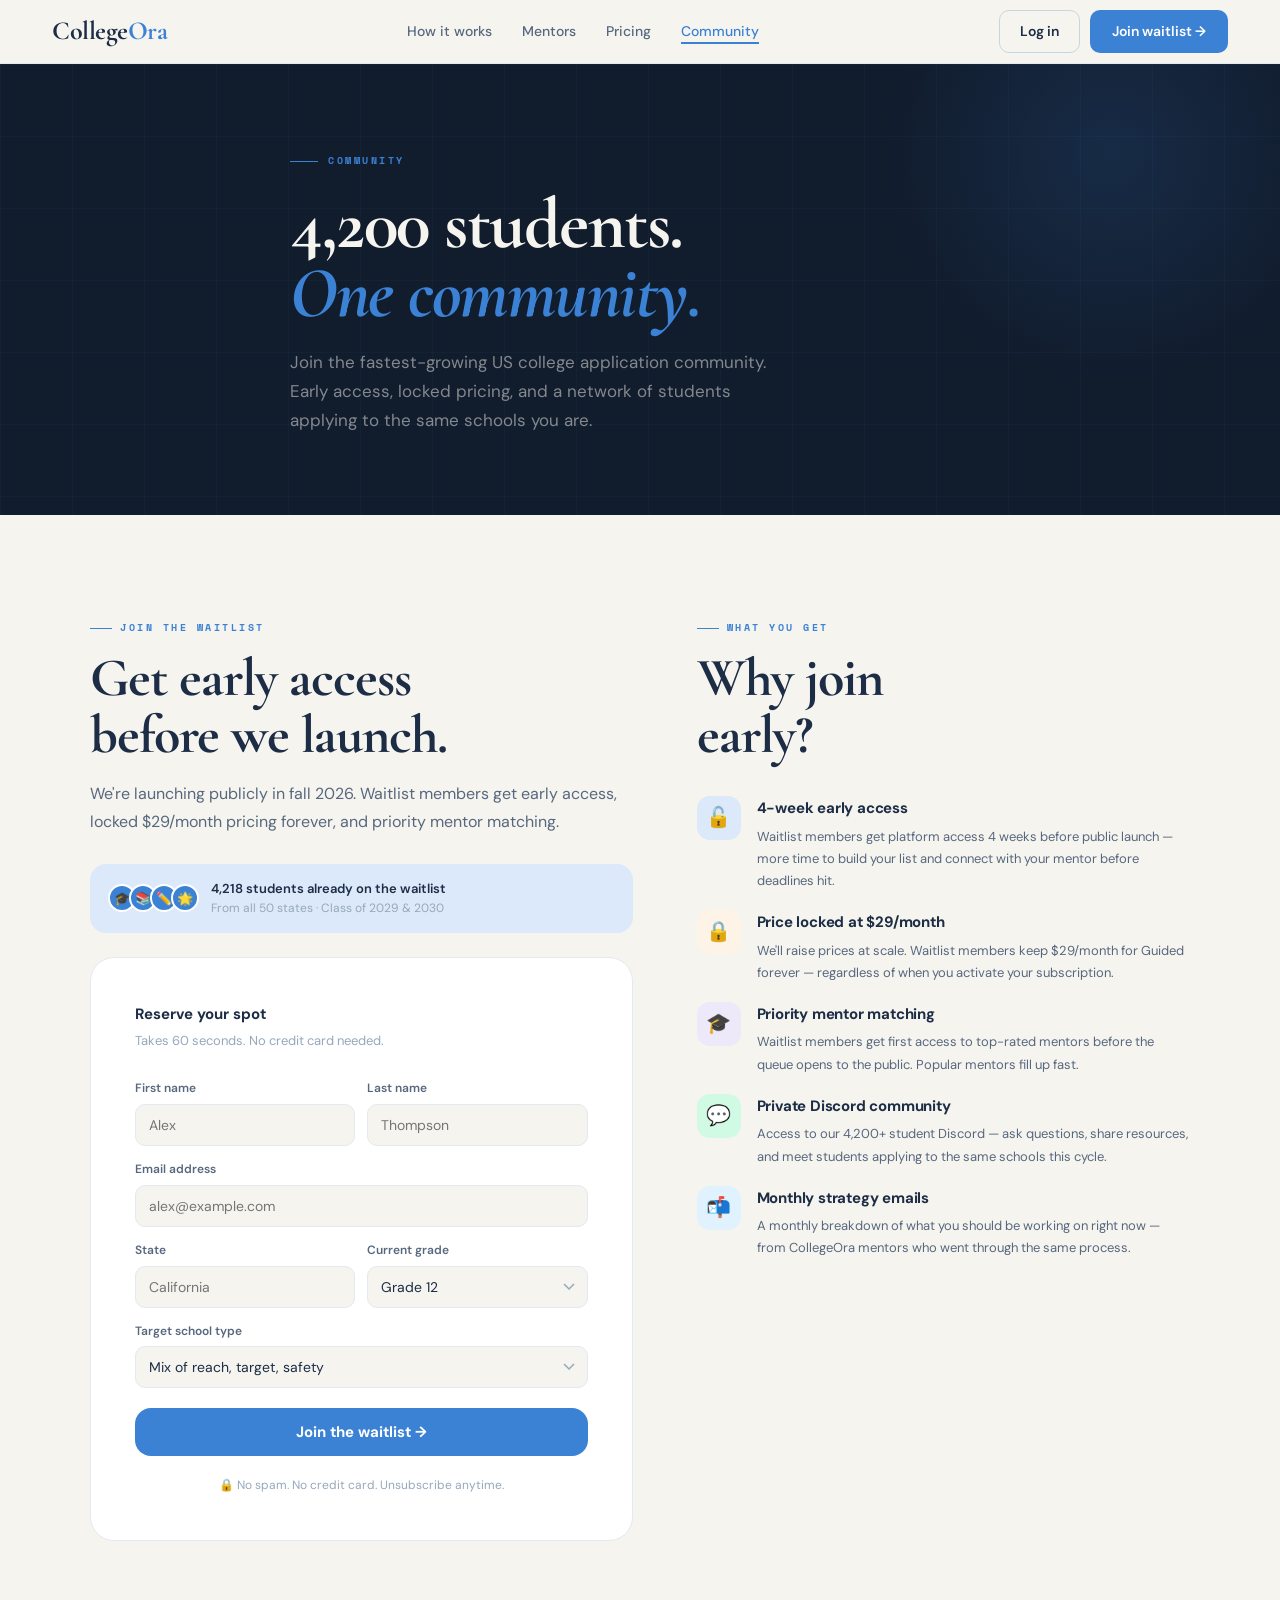
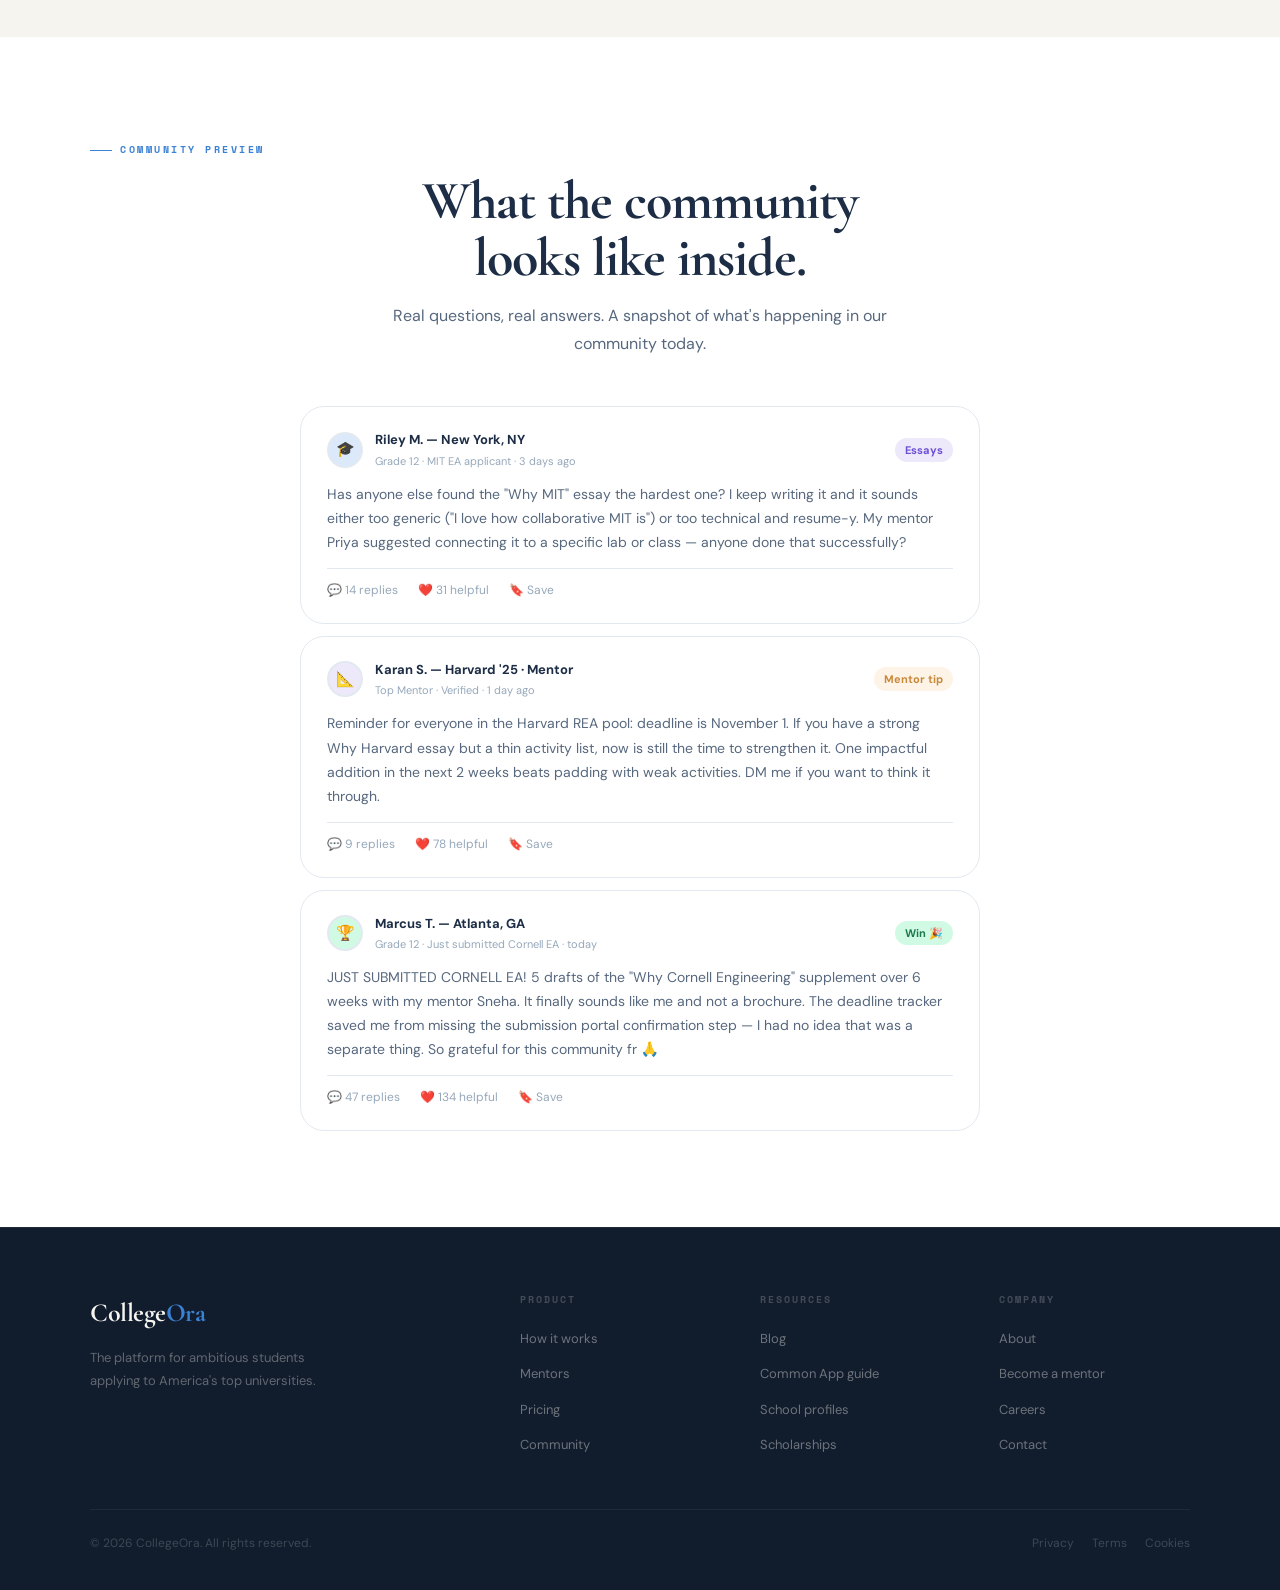
==== community.html @ d1d8902a "Initial CollegeOra landing pages" ====
<!DOCTYPE html><html lang="en"><head><meta charset="UTF-8"><meta name="viewport" content="width=device-width,initial-scale=1.0"><title>Community — CollegeOra</title><link rel="stylesheet" href="shared.css"><style>
.wl-form{display:flex;flex-direction:column;gap:14px;margin-top:28px;}
.form-row{display:grid;grid-template-columns:1fr 1fr;gap:12px;}
.form-group{display:flex;flex-direction:column;gap:5px;}
.form-label{font-size:12px;font-weight:600;color:var(--text-2);}
.form-input{font-family:'DM Sans',sans-serif;font-size:14px;padding:11px 13px;border-radius:var(--r);border:1.5px solid var(--border);background:var(--cream);color:var(--text);outline:none;transition:border .15s;}
.form-input:focus{border-color:var(--cobalt);background:var(--white);}
.form-select{appearance:none;background-image:url("data:image/svg+xml,%3Csvg xmlns='http://www.w3.org/2000/svg' width='12' height='8' viewBox='0 0 12 8'%3E%3Cpath d='M1 1l5 5 5-5' stroke='%2396A8BA' stroke-width='1.5' fill='none'/%3E%3C/svg%3E");background-repeat:no-repeat;background-position:right 12px center;}
.btn-submit{font-family:'DM Sans',sans-serif;font-size:15px;font-weight:700;padding:14px 28px;border-radius:var(--r-lg);border:none;background:var(--cobalt);color:var(--white);cursor:pointer;transition:all .2s;display:flex;align-items:center;justify-content:center;gap:7px;margin-top:6px;}
.btn-submit:hover{background:#2d6cbf;transform:translateY(-2px);box-shadow:0 8px 24px rgba(59,130,212,.35);}
.waitlist-card{background:var(--white);border:1px solid var(--border);border-radius:var(--r-xl);padding:44px;}
.success-state{display:none;text-align:center;padding:44px 28px;}
.success-icon{font-size:48px;margin-bottom:16px;}
.success-state h3{font-family:'Cormorant Garamond',serif;font-size:30px;font-weight:700;color:var(--navy);margin-bottom:10px;}
.success-state p{font-size:14px;color:var(--text-2);line-height:1.75;}
.community-benefits{display:flex;flex-direction:column;gap:18px;}
.cb{display:flex;gap:16px;align-items:flex-start;}
.cb-ico{width:44px;height:44px;border-radius:13px;display:flex;align-items:center;justify-content:center;font-size:20px;flex-shrink:0;}
.cb h3{font-size:15px;font-weight:700;letter-spacing:-.2px;margin-bottom:5px;}
.cb p{font-size:13px;color:var(--text-2);line-height:1.7;}
.feed-preview{display:flex;flex-direction:column;gap:12px;max-width:680px;margin:0 auto;}
.feed-post{background:var(--white);border:1px solid var(--border);border-radius:var(--r-xl);padding:22px 26px;transition:all .2s;}
.feed-post:hover{box-shadow:0 6px 24px rgba(28,45,69,.07);}
.fp-head{display:flex;align-items:center;gap:12px;margin-bottom:12px;}
.fp-av{width:36px;height:36px;border-radius:50%;display:flex;align-items:center;justify-content:center;font-size:15px;border:2px solid var(--border);}
.fp-name{font-size:13px;font-weight:700;}.fp-meta{font-size:11px;color:var(--text-3);margin-top:1px;}
.fp-body{font-size:14px;color:var(--text-2);line-height:1.72;}
.fp-footer{display:flex;gap:20px;margin-top:14px;padding-top:12px;border-top:1px solid var(--border);}
.fp-action{font-size:12px;color:var(--text-3);display:flex;align-items:center;gap:5px;cursor:pointer;transition:color .15s;}
.fp-action:hover{color:var(--cobalt);}
.wl-count{display:flex;align-items:center;gap:12px;margin-top:28px;padding:14px 18px;background:var(--cobalt-lt);border-radius:var(--r-lg);}
.wl-avatars{display:flex;}
.wl-av{width:28px;height:28px;border-radius:50%;border:2px solid var(--white);margin-left:-7px;font-size:13px;display:flex;align-items:center;justify-content:center;background:var(--cobalt);}
.wl-av:first-child{margin-left:0;}
</style></head><body>
<nav><a class="nav-logo" href="index.html">College<span class="dot">Ora</span></a><ul class="nav-links"><li><a href="how-it-works.html">How it works</a></li><li><a href="mentors.html">Mentors</a></li><li><a href="pricing.html">Pricing</a></li><li><a href="community.html" class="active">Community</a></li></ul><div class="nav-actions"><a class="btn-ghost" href="login.html">Log in</a><a class="btn-primary" href="#join">Join waitlist →</a></div></nav>
<div class="page-hero"><div class="bg-grid"></div><div class="orb"></div><div class="page-hero-content wrap"><div class="page-eyebrow fade-up d1">Community</div><h1 class="fade-up d2">4,200 students.<br><em>One community.</em></h1><p class="fade-up d3">Join the fastest-growing US college application community. Early access, locked pricing, and a network of students applying to the same schools you are.</p></div></div>
<section id="join" style="background:var(--cream)"><div class="wrap"><div style="display:grid;grid-template-columns:1.1fr 1fr;gap:64px;align-items:flex-start">
<div>
  <div class="eyebrow">Join the Waitlist</div>
  <h2 class="section-title">Get early access<br>before we launch.</h2>
  <p class="section-desc" style="margin-bottom:0">We're launching publicly in fall 2026. Waitlist members get early access, locked $29/month pricing forever, and priority mentor matching.</p>
  <div class="wl-count"><div class="wl-avatars"><div class="wl-av">🎓</div><div class="wl-av">📚</div><div class="wl-av">✏️</div><div class="wl-av">🌟</div></div><div><div style="font-size:13px;font-weight:600;color:var(--navy)">4,218 students already on the waitlist</div><div style="font-size:12px;color:var(--text-3)">From all 50 states · Class of 2029 &amp; 2030</div></div></div>
  <div class="waitlist-card" style="margin-top:24px" id="form-card">
    <div style="font-size:15px;font-weight:700;color:var(--navy);margin-bottom:3px">Reserve your spot</div>
    <div style="font-size:13px;color:var(--text-3)">Takes 60 seconds. No credit card needed.</div>
    <div class="wl-form" id="waitlist-form">
      <div class="form-row"><div class="form-group"><label class="form-label">First name</label><input class="form-input" type="text" placeholder="Alex"></div><div class="form-group"><label class="form-label">Last name</label><input class="form-input" type="text" placeholder="Thompson"></div></div>
      <div class="form-group"><label class="form-label">Email address</label><input class="form-input" type="email" placeholder="alex@example.com"></div>
      <div class="form-row">
        <div class="form-group"><label class="form-label">State</label><input class="form-input" type="text" placeholder="California"></div>
        <div class="form-group"><label class="form-label">Current grade</label><select class="form-input form-select"><option>Grade 9</option><option>Grade 10</option><option>Grade 11</option><option selected>Grade 12</option><option>Gap year</option></select></div>
      </div>
      <div class="form-group"><label class="form-label">Target school type</label><select class="form-input form-select"><option>Ivy League / T10</option><option>T25 / LACs</option><option selected>Mix of reach, target, safety</option><option>State flagships + selective</option></select></div>
      <button class="btn-submit" onclick="submitWaitlist()">Join the waitlist →</button>
      <p style="font-size:12px;color:var(--text-3);text-align:center;margin-top:6px">🔒 No spam. No credit card. Unsubscribe anytime.</p>
    </div>
    <div class="success-state" id="success-state"><div class="success-icon">🎉</div><h3>You're on the list!</h3><p>We'll email you at launch with early access and your locked-in $29/month pricing. You're <strong>#4,219</strong> in line.</p></div>
  </div>
</div>
<div>
  <div class="eyebrow">What you get</div>
  <h2 class="section-title" style="margin-bottom:32px">Why join<br>early?</h2>
  <div class="community-benefits">
    <div class="cb"><div class="cb-ico" style="background:var(--cobalt-lt)">🔓</div><div><h3>4-week early access</h3><p>Waitlist members get platform access 4 weeks before public launch — more time to build your list and connect with your mentor before deadlines hit.</p></div></div>
    <div class="cb"><div class="cb-ico" style="background:var(--gold-lt)">🔒</div><div><h3>Price locked at $29/month</h3><p>We'll raise prices at scale. Waitlist members keep $29/month for Guided forever — regardless of when you activate your subscription.</p></div></div>
    <div class="cb"><div class="cb-ico" style="background:var(--purple-lt)">🎓</div><div><h3>Priority mentor matching</h3><p>Waitlist members get first access to top-rated mentors before the queue opens to the public. Popular mentors fill up fast.</p></div></div>
    <div class="cb"><div class="cb-ico" style="background:var(--green-lt)">💬</div><div><h3>Private Discord community</h3><p>Access to our 4,200+ student Discord — ask questions, share resources, and meet students applying to the same schools this cycle.</p></div></div>
    <div class="cb"><div class="cb-ico" style="background:var(--teal-lt)">📬</div><div><h3>Monthly strategy emails</h3><p>A monthly breakdown of what you should be working on right now — from CollegeOra mentors who went through the same process.</p></div></div>
  </div>
</div>
</div></div></section>
<section style="background:var(--white)"><div class="wrap">
<div class="eyebrow">Community Preview</div>
<h2 class="section-title" style="text-align:center">What the community<br>looks like inside.</h2>
<p class="section-desc" style="margin:0 auto 48px;text-align:center">Real questions, real answers. A snapshot of what's happening in our community today.</p>
<div class="feed-preview">
  <div class="feed-post"><div class="fp-head"><div class="fp-av" style="background:#DBE9FA">🎓</div><div><div class="fp-name">Riley M. — New York, NY</div><div class="fp-meta">Grade 12 · MIT EA applicant · 3 days ago</div></div><span class="badge badge-pu" style="margin-left:auto">Essays</span></div><div class="fp-body">Has anyone else found the "Why MIT" essay the hardest one? I keep writing it and it sounds either too generic ("I love how collaborative MIT is") or too technical and resume-y. My mentor Priya suggested connecting it to a specific lab or class — anyone done that successfully?</div><div class="fp-footer"><div class="fp-action">💬 14 replies</div><div class="fp-action">❤️ 31 helpful</div><div class="fp-action">🔖 Save</div></div></div>
  <div class="feed-post"><div class="fp-head"><div class="fp-av" style="background:#EDE8FA">📐</div><div><div class="fp-name">Karan S. — Harvard '25 · Mentor</div><div class="fp-meta">Top Mentor · Verified · 1 day ago</div></div><span class="badge badge-go" style="margin-left:auto">Mentor tip</span></div><div class="fp-body">Reminder for everyone in the Harvard REA pool: deadline is November 1. If you have a strong Why Harvard essay but a thin activity list, now is still the time to strengthen it. One impactful addition in the next 2 weeks beats padding with weak activities. DM me if you want to think it through.</div><div class="fp-footer"><div class="fp-action">💬 9 replies</div><div class="fp-action">❤️ 78 helpful</div><div class="fp-action">🔖 Save</div></div></div>
  <div class="feed-post"><div class="fp-head"><div class="fp-av" style="background:#D1FAE5">🏆</div><div><div class="fp-name">Marcus T. — Atlanta, GA</div><div class="fp-meta">Grade 12 · Just submitted Cornell EA · today</div></div><span class="badge badge-gr" style="margin-left:auto">Win 🎉</span></div><div class="fp-body">JUST SUBMITTED CORNELL EA! 5 drafts of the "Why Cornell Engineering" supplement over 6 weeks with my mentor Sneha. It finally sounds like me and not a brochure. The deadline tracker saved me from missing the submission portal confirmation step — I had no idea that was a separate thing. So grateful for this community fr 🙏</div><div class="fp-footer"><div class="fp-action">💬 47 replies</div><div class="fp-action">❤️ 134 helpful</div><div class="fp-action">🔖 Save</div></div></div>
</div>
</div></section>
<footer><div class="wrap"><div class="footer-top"><div class="footer-brand"><div class="footer-logo">College<span>Ora</span></div><p>The platform for ambitious students applying to America's top universities.</p></div><div class="footer-col"><h4>Product</h4><ul><li><a href="how-it-works.html">How it works</a></li><li><a href="mentors.html">Mentors</a></li><li><a href="pricing.html">Pricing</a></li><li><a href="community.html">Community</a></li></ul></div><div class="footer-col"><h4>Resources</h4><ul><li><a href="#">Blog</a></li><li><a href="#">Common App guide</a></li><li><a href="#">School profiles</a></li><li><a href="#">Scholarships</a></li></ul></div><div class="footer-col"><h4>Company</h4><ul><li><a href="#">About</a></li><li><a href="#">Become a mentor</a></li><li><a href="#">Careers</a></li><li><a href="#">Contact</a></li></ul></div></div><div class="footer-bottom"><div class="footer-copy">© 2026 CollegeOra. All rights reserved.</div><div class="footer-legal"><a href="#">Privacy</a><a href="#">Terms</a><a href="#">Cookies</a></div></div></div></footer>
<script>function submitWaitlist(){document.getElementById('waitlist-form').style.display='none';document.getElementById('success-state').style.display='block';}</script>
</body></html>
---- shared.css ----
@import url('https://fonts.googleapis.com/css2?family=DM+Sans:ital,opsz,wght@0,9..40,300;0,9..40,400;0,9..40,500;0,9..40,600;0,9..40,700&family=Space+Mono:wght@400;700&family=Cormorant+Garamond:ital,wght@0,600;0,700;1,600;1,700&display=swap');

:root {
  --navy:      #1C2D45; --navy-deep: #111C2D; --navy-mid: #243B5A;
  --cobalt:    #3B82D4; --cobalt-lt: #DBE9FA; --cobalt-md: #6A8DB0;
  --gold:      #C9893A; --gold-lt:   #FDF3E7;
  --cream:     #F6F4EF; --white: #FFFFFF;
  --text:      #1C2D45; --text-2: #57687E; --text-3: #96A8BA;
  --border:    #E3E9F0; --border-2: #C8D4E0;
  --green:     #1A7A4A; --green-lt: #D1FAE5;
  --amber:     #B35208; --amber-lt: #FEF0DC;
  --red:       #C13333; --red-lt: #FEE2E2;
  --purple:    #6C4FD4; --purple-lt: #EDE8FA;
  --teal:      #0E7490; --teal-lt: #E0F2FE;
  --r: 10px; --r-lg: 16px; --r-xl: 24px;
}

*,*::before,*::after{box-sizing:border-box;margin:0;padding:0;}
html{scroll-behavior:smooth;}
body{font-family:'DM Sans',sans-serif;background:var(--cream);color:var(--text);line-height:1.65;overflow-x:hidden;}

/* NAV */
nav{position:sticky;top:0;z-index:500;background:rgba(246,244,239,0.93);backdrop-filter:blur(16px);border-bottom:1px solid var(--border);padding:0 52px;display:flex;align-items:center;justify-content:space-between;height:64px;}
.nav-logo{font-family:'Cormorant Garamond',serif;font-size:26px;font-weight:700;letter-spacing:-.5px;color:var(--navy);text-decoration:none;}
.nav-logo .dot{color:var(--cobalt);}
.nav-links{display:flex;gap:30px;list-style:none;align-items:center;}
.nav-links a{font-size:14px;font-weight:500;color:var(--text-2);text-decoration:none;padding-bottom:2px;border-bottom:2px solid transparent;transition:all .15s;}
.nav-links a:hover,.nav-links a.active{color:var(--cobalt);border-color:var(--cobalt);}
.nav-actions{display:flex;gap:10px;}
.btn-ghost{font-size:14px;font-weight:600;padding:9px 20px;border-radius:var(--r);border:1.5px solid var(--border-2);background:transparent;color:var(--navy);cursor:pointer;text-decoration:none;transition:all .15s;display:inline-flex;align-items:center;}
.btn-ghost:hover{border-color:var(--cobalt);color:var(--cobalt);}
.btn-primary{font-size:14px;font-weight:600;padding:9px 22px;border-radius:var(--r);border:none;background:var(--cobalt);color:var(--white);cursor:pointer;text-decoration:none;display:inline-flex;align-items:center;gap:6px;transition:all .15s;}
.btn-primary:hover{background:#2d6cbf;transform:translateY(-1px);box-shadow:0 4px 16px rgba(59,130,212,.28);}

/* SECTIONS */
section{padding:96px 52px;}
.wrap{max-width:1100px;margin:0 auto;}
.eyebrow{font-family:'Space Mono',monospace;font-size:10px;font-weight:700;letter-spacing:2.5px;text-transform:uppercase;color:var(--cobalt);display:inline-flex;align-items:center;gap:8px;margin-bottom:14px;}
.eyebrow::before{content:'';width:22px;height:1px;background:var(--cobalt);}
h2.section-title{font-family:'Cormorant Garamond',serif;font-size:clamp(36px,5vw,54px);font-weight:700;letter-spacing:-1px;line-height:1.05;color:var(--navy);margin-bottom:16px;}
.section-desc{font-size:16px;color:var(--text-2);max-width:560px;line-height:1.75;margin-bottom:56px;}

/* PAGE HERO */
.page-hero{background:var(--navy-deep);padding:80px 52px;position:relative;overflow:hidden;}
.page-hero .bg-grid{position:absolute;inset:0;background-image:linear-gradient(rgba(59,130,212,.05) 1px,transparent 1px),linear-gradient(90deg,rgba(59,130,212,.05) 1px,transparent 1px);background-size:72px 72px;}
.page-hero .orb{position:absolute;top:-160px;right:-80px;width:500px;height:500px;background:radial-gradient(circle,rgba(59,130,212,.15) 0%,transparent 65%);}
.page-hero-content{position:relative;z-index:2;max-width:700px;}
.page-eyebrow{font-family:'Space Mono',monospace;font-size:10px;font-weight:700;letter-spacing:2.5px;text-transform:uppercase;color:var(--cobalt);margin-bottom:20px;display:inline-flex;align-items:center;gap:10px;}
.page-eyebrow::before{content:'';width:28px;height:1px;background:var(--cobalt);}
.page-hero h1{font-family:'Cormorant Garamond',serif;font-size:clamp(40px,6vw,72px);font-weight:700;letter-spacing:-1.5px;line-height:.96;color:var(--cream);margin-bottom:20px;}
.page-hero h1 em{font-style:italic;color:var(--cobalt);}
.page-hero p{font-size:17px;color:rgba(246,244,239,.5);max-width:480px;line-height:1.7;}

/* BADGES */
.badge{display:inline-flex;align-items:center;gap:4px;font-size:11px;font-weight:700;padding:3px 10px;border-radius:20px;}
.badge-co{background:var(--cobalt-lt);color:var(--cobalt);}
.badge-go{background:var(--gold-lt);color:var(--gold);}
.badge-gr{background:var(--green-lt);color:var(--green);}
.badge-pu{background:var(--purple-lt);color:var(--purple);}
.badge-te{background:var(--teal-lt);color:var(--teal);}
.badge-am{background:var(--amber-lt);color:var(--amber);}
.badge-re{background:var(--red-lt);color:var(--red);}

/* BROWSER FRAME for app screenshots */
.browser-frame{background:#1a1a2e;border-radius:14px;overflow:hidden;box-shadow:0 32px 80px rgba(0,0,0,.4),0 0 0 1px rgba(255,255,255,.07);}
.browser-bar{background:#252535;padding:10px 16px;display:flex;align-items:center;gap:12px;border-bottom:1px solid rgba(255,255,255,.06);}
.browser-dots{display:flex;gap:6px;}
.browser-dot{width:10px;height:10px;border-radius:50%;}
.bd-r{background:#FF5F57;}.bd-y{background:#FEBC2E;}.bd-g{background:#28C840;}
.browser-url{flex:1;background:rgba(255,255,255,.07);border-radius:6px;padding:5px 12px;font-family:'Space Mono',monospace;font-size:11px;color:rgba(255,255,255,.38);max-width:340px;}

/* APP SIDEBAR */
.app-shell{display:flex;min-height:380px;}
.app-sidebar{width:210px;background:var(--navy-deep);padding:18px 14px;display:flex;flex-direction:column;gap:2px;flex-shrink:0;}
.app-sidebar-logo{font-family:'Cormorant Garamond',serif;font-size:17px;font-weight:700;color:var(--cream);margin-bottom:18px;padding:0 6px;}
.app-sidebar-logo span{color:var(--cobalt);}
.app-nav-section{font-family:'Space Mono',monospace;font-size:9px;font-weight:700;letter-spacing:1.5px;text-transform:uppercase;color:rgba(246,244,239,.18);padding:12px 8px 5px;}
.app-nav-item{display:flex;align-items:center;gap:9px;padding:7px 9px;border-radius:7px;font-size:12px;font-weight:500;color:rgba(246,244,239,.45);cursor:pointer;}
.app-nav-item.active{background:rgba(59,130,212,.2);color:var(--cobalt);}
.app-nav-icon{font-size:13px;width:16px;text-align:center;}
.app-main{flex:1;overflow:hidden;display:flex;flex-direction:column;}
.app-topbar{background:var(--white);border-bottom:1px solid var(--border);padding:11px 20px;display:flex;align-items:center;justify-content:space-between;flex-shrink:0;}
.app-topbar-title{font-size:14px;font-weight:700;color:var(--navy);}
.app-content{padding:16px 20px;background:var(--cream);flex:1;overflow:hidden;}

/* FOOTER */
footer{background:var(--navy-deep);padding:64px 52px 36px;border-top:1px solid rgba(255,255,255,.06);}
.footer-top{display:grid;grid-template-columns:2fr 1fr 1fr 1fr;gap:48px;margin-bottom:52px;}
.footer-logo{font-family:'Cormorant Garamond',serif;font-size:26px;font-weight:700;color:var(--cream);letter-spacing:-.5px;margin-bottom:12px;}
.footer-logo span{color:var(--cobalt);}
.footer-brand p{font-size:13px;color:rgba(246,244,239,.35);line-height:1.75;max-width:260px;}
.footer-col h4{font-family:'Space Mono',monospace;font-size:10px;font-weight:700;letter-spacing:2px;text-transform:uppercase;color:rgba(246,244,239,.22);margin-bottom:16px;}
.footer-col ul{list-style:none;display:flex;flex-direction:column;gap:9px;}
.footer-col ul a{font-size:13px;color:rgba(246,244,239,.4);text-decoration:none;transition:color .15s;}
.footer-col ul a:hover{color:var(--cobalt);}
.footer-bottom{display:flex;align-items:center;justify-content:space-between;padding-top:24px;border-top:1px solid rgba(255,255,255,.06);}
.footer-copy{font-size:12px;color:rgba(246,244,239,.2);}
.footer-legal{display:flex;gap:18px;}
.footer-legal a{font-size:12px;color:rgba(246,244,239,.2);text-decoration:none;}
.footer-legal a:hover{color:rgba(246,244,239,.5);}

@keyframes fadeUp{from{opacity:0;transform:translateY(18px);}to{opacity:1;transform:translateY(0);}}
.fade-up{opacity:0;animation:fadeUp .55s ease forwards;}
.d1{animation-delay:.08s}.d2{animation-delay:.18s}.d3{animation-delay:.28s}.d4{animation-delay:.38s}.d5{animation-delay:.48s}

@media(max-width:900px){
  nav{padding:0 20px;} .nav-links{display:none;}
  section{padding:64px 20px;} .page-hero{padding:60px 20px;}
  footer{padding:48px 20px 28px;} .footer-top{grid-template-columns:1fr 1fr;}
  .app-sidebar{display:none;} .browser-frame{border-radius:10px;}
}
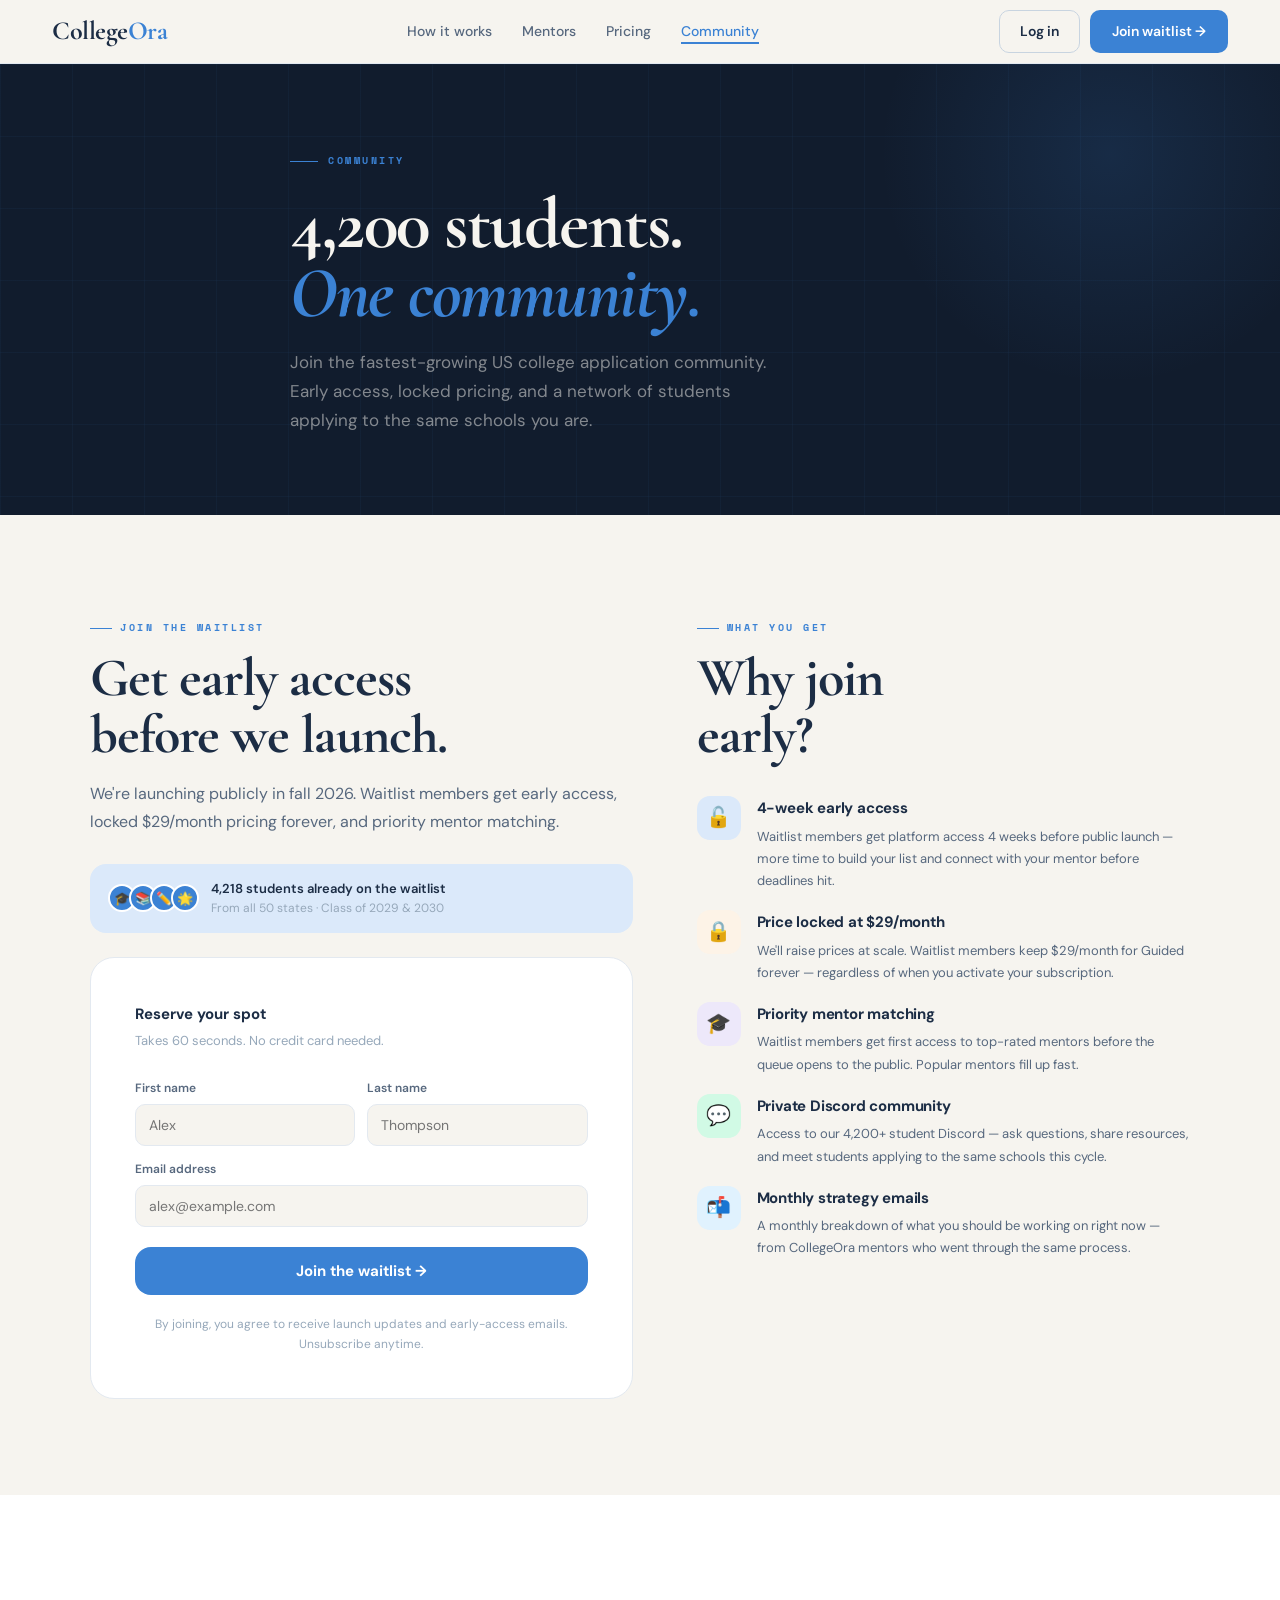
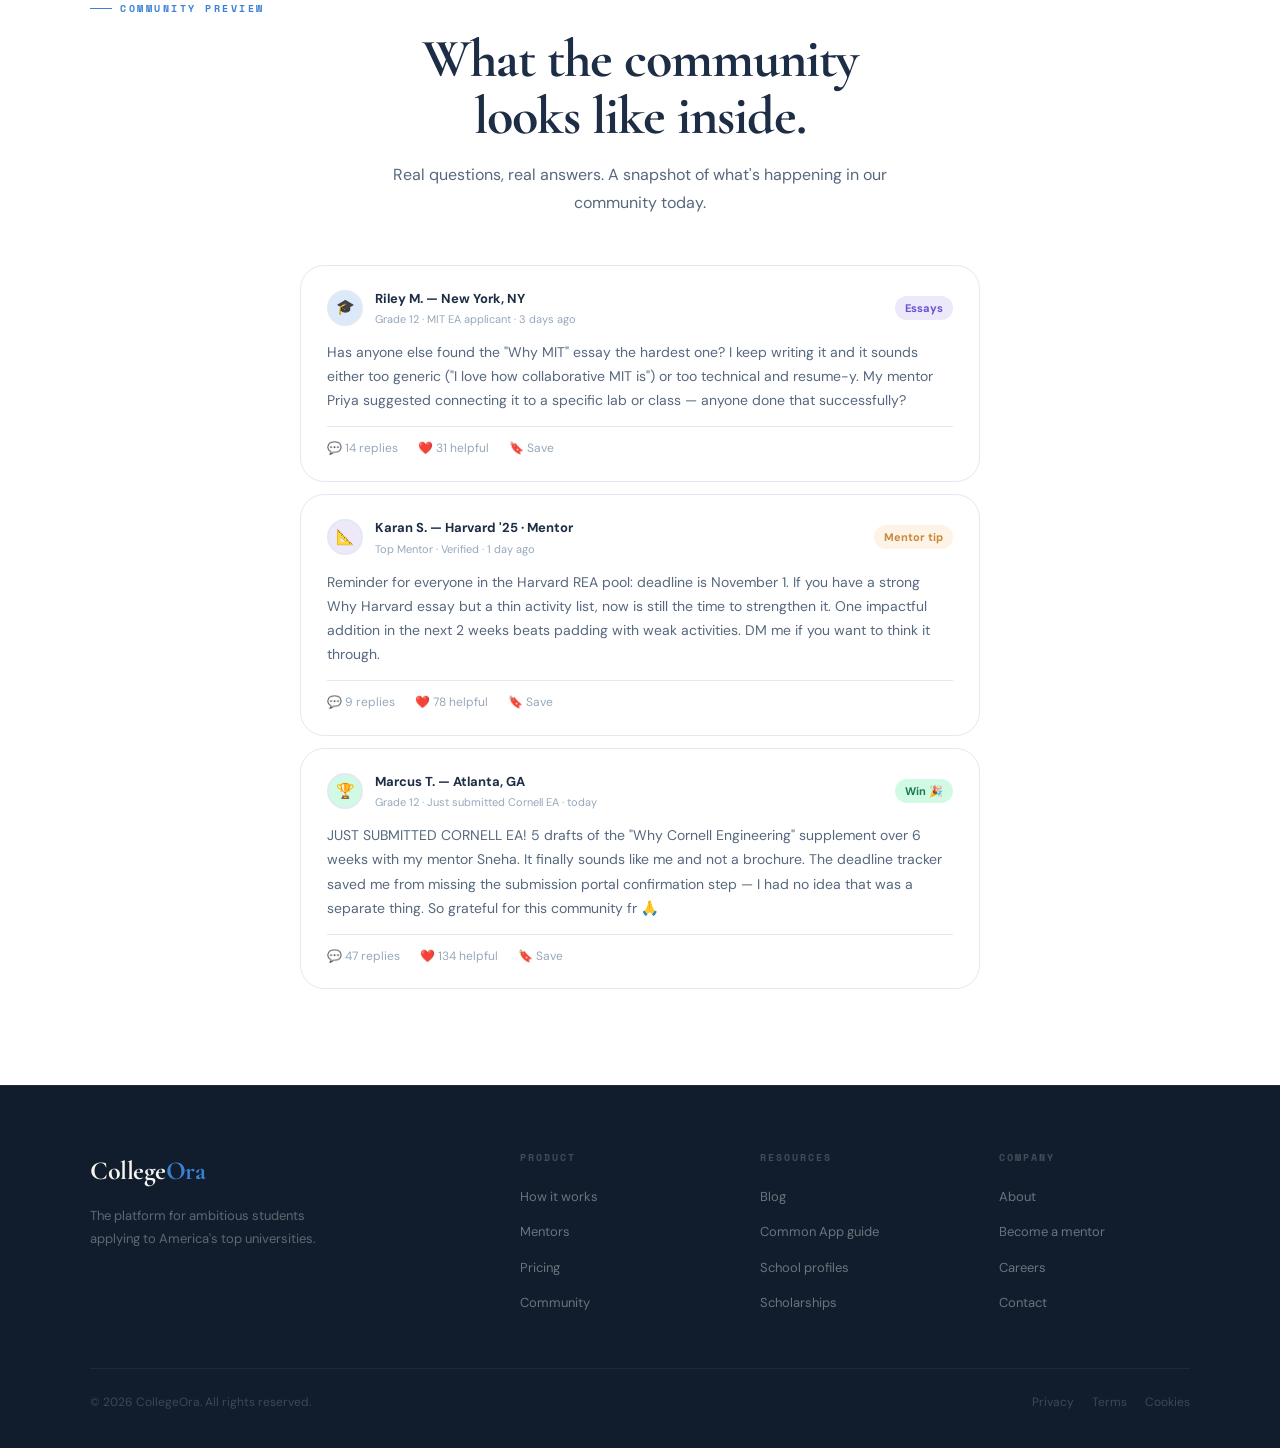
==== commit e14368a2: "Switch waitlist signup to Brevo on Vercel" ====
--- a/community.html
+++ b/community.html
@@ -8,6 +8,7 @@
 .form-select{appearance:none;background-image:url("data:image/svg+xml,%3Csvg xmlns='http://www.w3.org/2000/svg' width='12' height='8' viewBox='0 0 12 8'%3E%3Cpath d='M1 1l5 5 5-5' stroke='%2396A8BA' stroke-width='1.5' fill='none'/%3E%3C/svg%3E");background-repeat:no-repeat;background-position:right 12px center;}
 .btn-submit{font-family:'DM Sans',sans-serif;font-size:15px;font-weight:700;padding:14px 28px;border-radius:var(--r-lg);border:none;background:var(--cobalt);color:var(--white);cursor:pointer;transition:all .2s;display:flex;align-items:center;justify-content:center;gap:7px;margin-top:6px;}
 .btn-submit:hover{background:#2d6cbf;transform:translateY(-2px);box-shadow:0 8px 24px rgba(59,130,212,.35);}
+.btn-submit:disabled{opacity:.7;cursor:wait;transform:none;box-shadow:none;}
 .waitlist-card{background:var(--white);border:1px solid var(--border);border-radius:var(--r-xl);padding:44px;}
 .success-state{display:none;text-align:center;padding:44px 28px;}
 .success-icon{font-size:48px;margin-bottom:16px;}
@@ -32,6 +33,26 @@
 .wl-avatars{display:flex;}
 .wl-av{width:28px;height:28px;border-radius:50%;border:2px solid var(--white);margin-left:-7px;font-size:13px;display:flex;align-items:center;justify-content:center;background:var(--cobalt);}
 .wl-av:first-child{margin-left:0;}
+.status-modal{position:fixed;inset:0;background:rgba(17,28,45,.58);display:flex;align-items:center;justify-content:center;padding:20px;z-index:1000;opacity:0;pointer-events:none;transition:opacity .2s ease;}
+.status-modal.open{opacity:1;pointer-events:auto;}
+.status-card{width:min(100%,420px);background:var(--white);border-radius:24px;padding:32px 26px;box-shadow:0 28px 80px rgba(17,28,45,.26);text-align:center;position:relative;}
+.status-close{position:absolute;top:14px;right:14px;width:32px;height:32px;border:none;border-radius:50%;background:var(--cream);color:var(--navy);font-size:18px;cursor:pointer;}
+.status-icon{width:64px;height:64px;border-radius:50%;display:flex;align-items:center;justify-content:center;font-size:30px;margin:0 auto 18px;}
+.status-icon.success{background:var(--green-lt);color:var(--green);}
+.status-icon.error{background:var(--red-lt);color:var(--red);}
+.status-title{font-family:'Cormorant Garamond',serif;font-size:34px;font-weight:700;color:var(--navy);line-height:1.05;margin-bottom:10px;}
+.status-copy{font-size:14px;color:var(--text-2);line-height:1.75;}
+body.modal-open{overflow:hidden;}
+@media(max-width:768px){
+  #join .wrap > div{grid-template-columns:1fr !important;gap:36px !important;}
+  .form-row{grid-template-columns:1fr;}
+  .fp-head,.fp-footer,.wl-count{flex-wrap:wrap;}
+}
+@media(max-width:480px){
+  .waitlist-card{padding:28px 18px;}
+  .feed-post{padding:18px;}
+  .cb{gap:12px;}
+}
 </style></head><body>
 <nav><a class="nav-logo" href="index.html">College<span class="dot">Ora</span></a><ul class="nav-links"><li><a href="how-it-works.html">How it works</a></li><li><a href="mentors.html">Mentors</a></li><li><a href="pricing.html">Pricing</a></li><li><a href="community.html" class="active">Community</a></li></ul><div class="nav-actions"><a class="btn-ghost" href="login.html">Log in</a><a class="btn-primary" href="#join">Join waitlist →</a></div></nav>
 <div class="page-hero"><div class="bg-grid"></div><div class="orb"></div><div class="page-hero-content wrap"><div class="page-eyebrow fade-up d1">Community</div><h1 class="fade-up d2">4,200 students.<br><em>One community.</em></h1><p class="fade-up d3">Join the fastest-growing US college application community. Early access, locked pricing, and a network of students applying to the same schools you are.</p></div></div>
@@ -44,18 +65,12 @@
   <div class="waitlist-card" style="margin-top:24px" id="form-card">
     <div style="font-size:15px;font-weight:700;color:var(--navy);margin-bottom:3px">Reserve your spot</div>
     <div style="font-size:13px;color:var(--text-3)">Takes 60 seconds. No credit card needed.</div>
-    <div class="wl-form" id="waitlist-form">
-      <div class="form-row"><div class="form-group"><label class="form-label">First name</label><input class="form-input" type="text" placeholder="Alex"></div><div class="form-group"><label class="form-label">Last name</label><input class="form-input" type="text" placeholder="Thompson"></div></div>
-      <div class="form-group"><label class="form-label">Email address</label><input class="form-input" type="email" placeholder="alex@example.com"></div>
-      <div class="form-row">
-        <div class="form-group"><label class="form-label">State</label><input class="form-input" type="text" placeholder="California"></div>
-        <div class="form-group"><label class="form-label">Current grade</label><select class="form-input form-select"><option>Grade 9</option><option>Grade 10</option><option>Grade 11</option><option selected>Grade 12</option><option>Gap year</option></select></div>
-      </div>
-      <div class="form-group"><label class="form-label">Target school type</label><select class="form-input form-select"><option>Ivy League / T10</option><option>T25 / LACs</option><option selected>Mix of reach, target, safety</option><option>State flagships + selective</option></select></div>
-      <button class="btn-submit" onclick="submitWaitlist()">Join the waitlist →</button>
-      <p style="font-size:12px;color:var(--text-3);text-align:center;margin-top:6px">🔒 No spam. No credit card. Unsubscribe anytime.</p>
-    </div>
-    <div class="success-state" id="success-state"><div class="success-icon">🎉</div><h3>You're on the list!</h3><p>We'll email you at launch with early access and your locked-in $29/month pricing. You're <strong>#4,219</strong> in line.</p></div>
+    <form class="wl-form" id="waitlist-form">
+      <div class="form-row"><div class="form-group"><label class="form-label" for="mce-FNAME">First name</label><input class="form-input" type="text" name="FNAME" id="mce-FNAME" placeholder="Alex"></div><div class="form-group"><label class="form-label" for="mce-LNAME">Last name</label><input class="form-input" type="text" name="LNAME" id="mce-LNAME" placeholder="Thompson"></div></div>
+      <div class="form-group"><label class="form-label" for="mce-EMAIL">Email address</label><input class="form-input" type="email" name="EMAIL" id="mce-EMAIL" placeholder="alex@example.com" required></div>
+      <button class="btn-submit" type="submit" id="waitlist-submit">Join the waitlist →</button>
+      <p style="font-size:12px;color:var(--text-3);text-align:center;margin-top:6px">By joining, you agree to receive launch updates and early-access emails. Unsubscribe anytime.</p>
+    </form>
   </div>
 </div>
 <div>
@@ -80,6 +95,87 @@
   <div class="feed-post"><div class="fp-head"><div class="fp-av" style="background:#D1FAE5">🏆</div><div><div class="fp-name">Marcus T. — Atlanta, GA</div><div class="fp-meta">Grade 12 · Just submitted Cornell EA · today</div></div><span class="badge badge-gr" style="margin-left:auto">Win 🎉</span></div><div class="fp-body">JUST SUBMITTED CORNELL EA! 5 drafts of the "Why Cornell Engineering" supplement over 6 weeks with my mentor Sneha. It finally sounds like me and not a brochure. The deadline tracker saved me from missing the submission portal confirmation step — I had no idea that was a separate thing. So grateful for this community fr 🙏</div><div class="fp-footer"><div class="fp-action">💬 47 replies</div><div class="fp-action">❤️ 134 helpful</div><div class="fp-action">🔖 Save</div></div></div>
 </div>
 </div></section>
+<div class="status-modal" id="status-modal" aria-hidden="true">
+  <div class="status-card" role="dialog" aria-modal="true" aria-labelledby="status-title">
+    <button class="status-close" type="button" id="status-close" aria-label="Close">×</button>
+    <div class="status-icon success" id="status-icon">✓</div>
+    <div class="status-title" id="status-title">You're subscribed</div>
+    <p class="status-copy" id="status-copy">You have successfully subscribed. We'll keep you posted on launch updates and early access.</p>
+  </div>
+</div>
 <footer><div class="wrap"><div class="footer-top"><div class="footer-brand"><div class="footer-logo">College<span>Ora</span></div><p>The platform for ambitious students applying to America's top universities.</p></div><div class="footer-col"><h4>Product</h4><ul><li><a href="how-it-works.html">How it works</a></li><li><a href="mentors.html">Mentors</a></li><li><a href="pricing.html">Pricing</a></li><li><a href="community.html">Community</a></li></ul></div><div class="footer-col"><h4>Resources</h4><ul><li><a href="#">Blog</a></li><li><a href="#">Common App guide</a></li><li><a href="#">School profiles</a></li><li><a href="#">Scholarships</a></li></ul></div><div class="footer-col"><h4>Company</h4><ul><li><a href="#">About</a></li><li><a href="#">Become a mentor</a></li><li><a href="#">Careers</a></li><li><a href="#">Contact</a></li></ul></div></div><div class="footer-bottom"><div class="footer-copy">© 2026 CollegeOra. All rights reserved.</div><div class="footer-legal"><a href="#">Privacy</a><a href="#">Terms</a><a href="#">Cookies</a></div></div></div></footer>
-<script>function submitWaitlist(){document.getElementById('waitlist-form').style.display='none';document.getElementById('success-state').style.display='block';}</script>
+<script>
+const waitlistForm = document.getElementById('waitlist-form');
+const waitlistSubmit = document.getElementById('waitlist-submit');
+const statusModal = document.getElementById('status-modal');
+const statusIcon = document.getElementById('status-icon');
+const statusTitle = document.getElementById('status-title');
+const statusCopy = document.getElementById('status-copy');
+const statusClose = document.getElementById('status-close');
+
+function setModalState(kind, title, message) {
+  statusIcon.className = 'status-icon ' + kind;
+  statusIcon.textContent = kind === 'success' ? '✓' : '!';
+  statusTitle.textContent = title;
+  statusCopy.textContent = message;
+  statusModal.classList.add('open');
+  statusModal.setAttribute('aria-hidden', 'false');
+  document.body.classList.add('modal-open');
+}
+
+function closeModal() {
+  statusModal.classList.remove('open');
+  statusModal.setAttribute('aria-hidden', 'true');
+  document.body.classList.remove('modal-open');
+}
+
+statusClose.addEventListener('click', closeModal);
+statusModal.addEventListener('click', event => {
+  if (event.target === statusModal) closeModal();
+});
+
+waitlistForm.addEventListener('submit', async event => {
+  event.preventDefault();
+
+  const formData = new FormData(waitlistForm);
+  const payload = {
+    email: formData.get('EMAIL'),
+    firstName: formData.get('FNAME'),
+    lastName: formData.get('LNAME')
+  };
+
+  waitlistSubmit.disabled = true;
+  waitlistSubmit.textContent = 'Submitting...';
+
+  try {
+    const response = await fetch('/api/subscribe', {
+      method: 'POST',
+      headers: { 'content-type': 'application/json' },
+      body: JSON.stringify(payload)
+    });
+
+    const raw = await response.text();
+    let data = {};
+    if (raw) {
+      try {
+        data = JSON.parse(raw);
+      } catch (error) {
+        data = { error: raw };
+      }
+    }
+
+    if (!response.ok) {
+      throw new Error(data.error || 'Subscription failed. Please try again.');
+    }
+
+    waitlistForm.reset();
+    setModalState('success', 'You are subscribed', data.message || 'You have successfully subscribed.');
+  } catch (error) {
+    setModalState('error', 'Subscription failed', error.message || 'Something went wrong. Please try again.');
+  } finally {
+    waitlistSubmit.disabled = false;
+    waitlistSubmit.textContent = 'Join the waitlist →';
+  }
+});
+</script>
 </body></html>
--- a/shared.css
+++ b/shared.css
@@ -109,3 +109,30 @@
   footer{padding:48px 20px 28px;} .footer-top{grid-template-columns:1fr 1fr;}
   .app-sidebar{display:none;} .browser-frame{border-radius:10px;}
 }
+
+@media(max-width:768px){
+  nav{padding:0 16px;height:auto;min-height:64px;gap:12px;flex-wrap:wrap;}
+  .nav-actions{width:100%;justify-content:flex-end;}
+  section{padding:56px 16px;}
+  .page-hero{padding:52px 16px;}
+  .page-hero h1{font-size:clamp(34px,12vw,56px);line-height:1;}
+  .page-hero p{font-size:15px;}
+  .browser-bar{padding:10px 12px;}
+  .browser-url{min-width:0;max-width:none;overflow:hidden;text-overflow:ellipsis;white-space:nowrap;}
+  .app-topbar{padding:10px 12px;gap:10px;align-items:flex-start;flex-wrap:wrap;}
+  .app-content{padding:14px 12px;}
+  .footer-top{grid-template-columns:1fr;gap:24px;}
+  .footer-bottom{flex-direction:column;align-items:flex-start;gap:12px;}
+}
+
+@media(max-width:480px){
+  nav{padding:10px 14px;}
+  .nav-logo{font-size:24px;}
+  .nav-actions{justify-content:stretch;}
+  .nav-actions .btn-ghost{display:none;}
+  .nav-actions .btn-primary{width:100%;justify-content:center;}
+  section{padding:48px 14px;}
+  .page-hero{padding:44px 14px;}
+  .eyebrow,.page-eyebrow{letter-spacing:2px;}
+  .footer-legal{flex-wrap:wrap;gap:12px;}
+}
